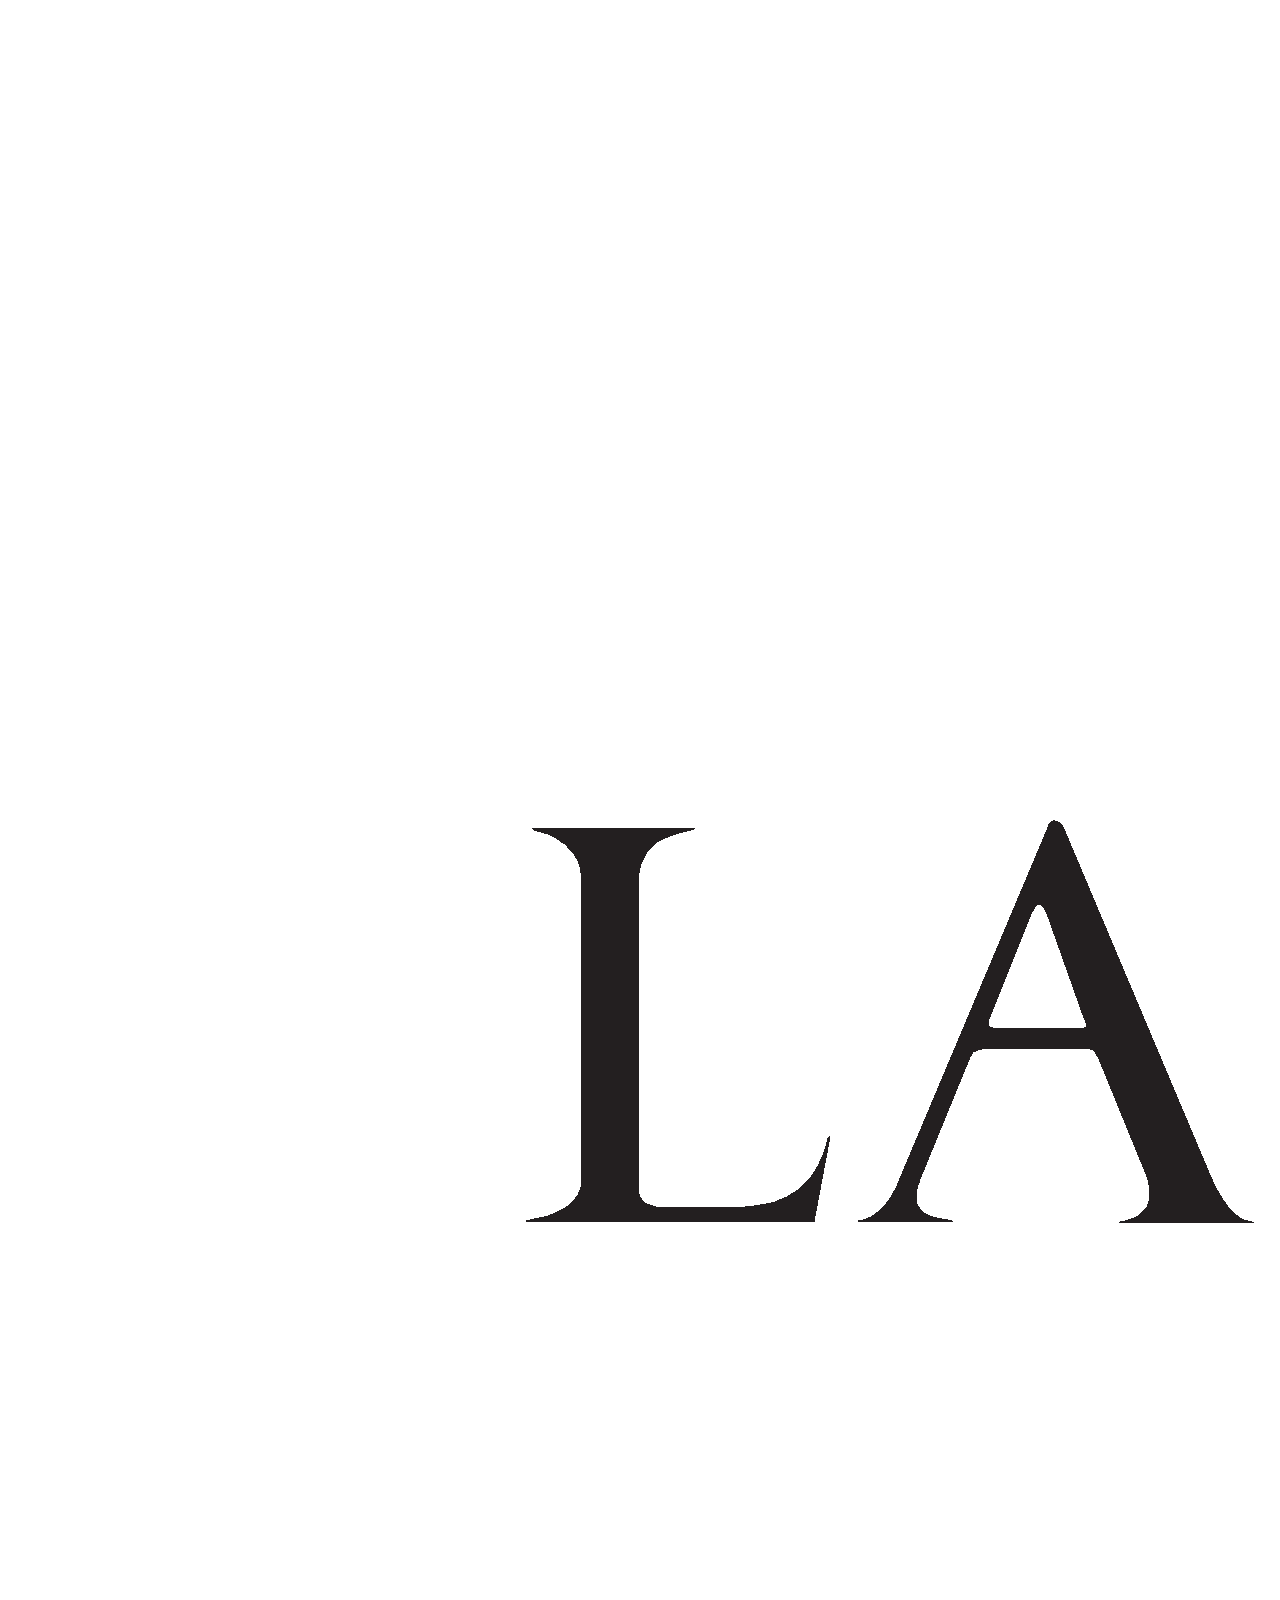
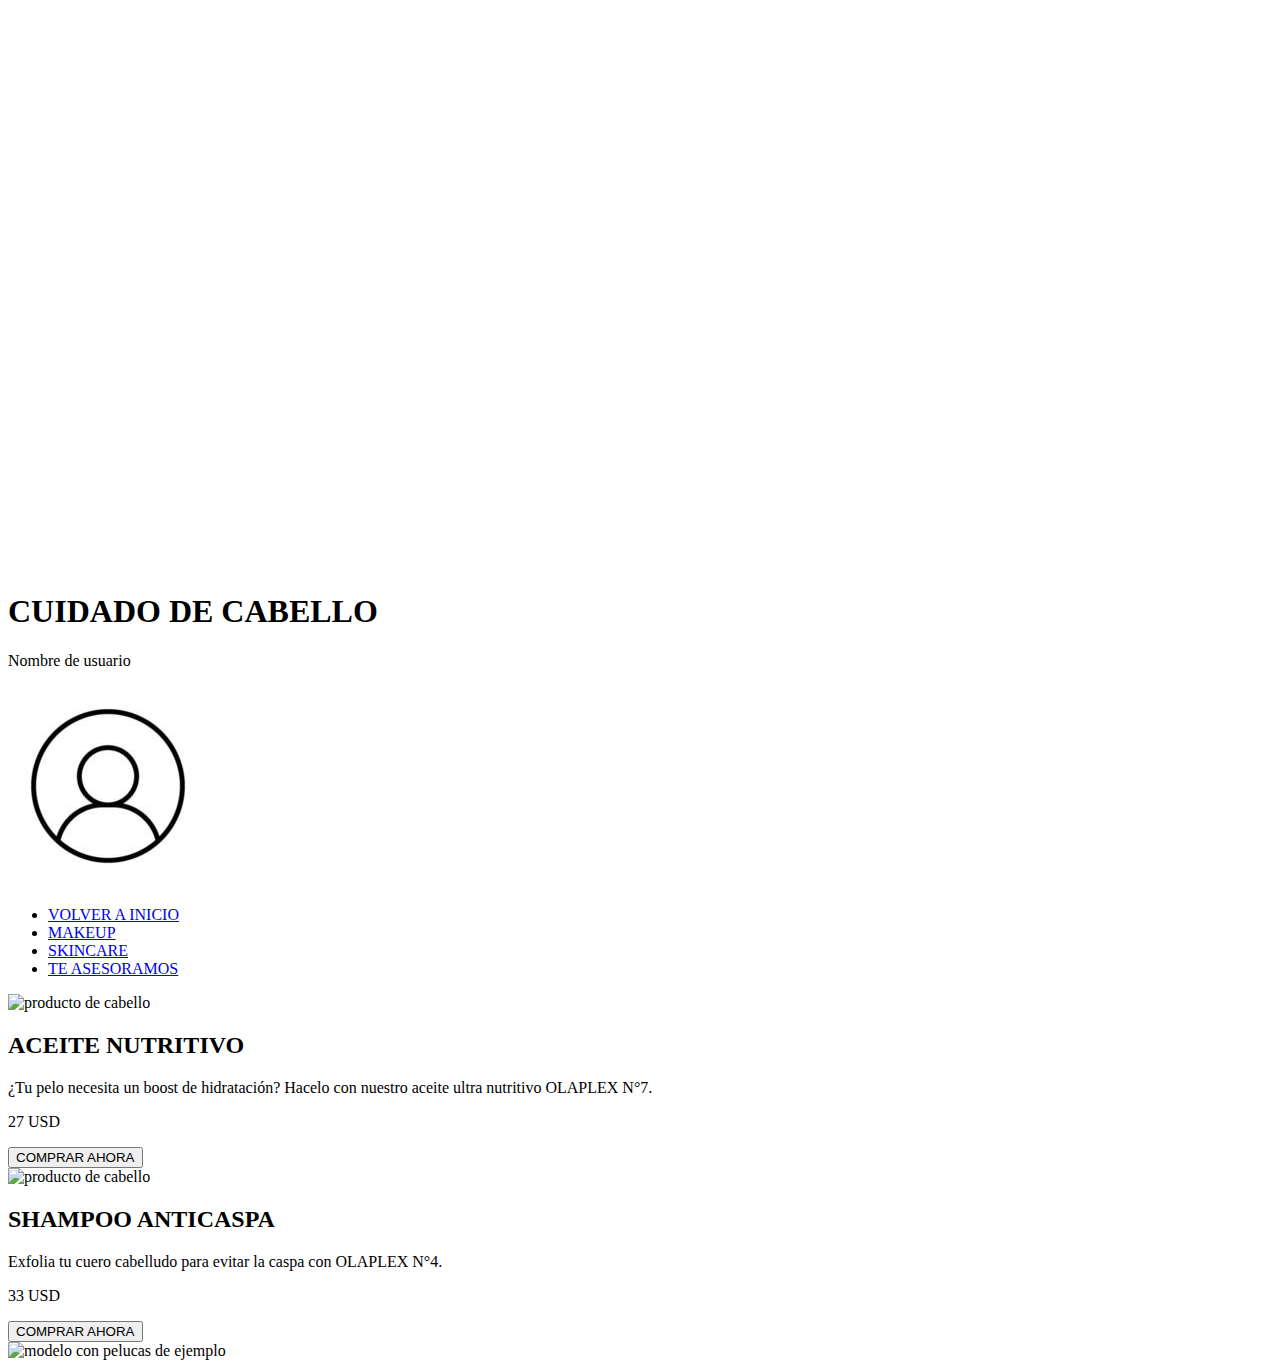
==== html/cuidado-cabello.html @ dbee42db "subir carpeta" ====
<!DOCTYPE html>
<html lang="es">
<head>
    <meta charset="UTF-8">
    <meta name="viewport" content="width=device-width, initial-scale=1.0">
    <title>Cuidado-cabello</title>
    <link rel="stylesheet" href="../CSS/style.css">
    <link rel="preconnect" href="https://fonts.googleapis.com">
    <link rel="preconnect" href="https://fonts.gstatic.com" crossorigin>
    <link href="https://fonts.googleapis.com/css2?family=Inter:ital,opsz,wght@0,14..32,100..900;1,14..32,100..900&display=swap" rel="stylesheet">
</head>
<body>
    <section class="logo-usuario">
        <img src="../multimedia/logo-Lancome.png" alt="logo lancome" id="logo">
        <h1>CUIDADO DE CABELLO</h1>
        <div class="usuario-icon"> 
            <p>Nombre de usuario</p>
            <img src="../multimedia/icon.jpg" alt="icono de usuario" id="icon">
        </div>
    </section>

    <nav class="nav-index">
        <ul>
            <li><a href="../index.html">VOLVER A INICIO</a></li>
            <li><a href="makeup.html">MAKEUP</a></li>
            <li><a href="skincare.html">SKINCARE</a></li>
            <li><a href="te-asesoramos.html">TE ASESORAMOS</a></li>
        </ul>
    </nav>

    <main>
        <section class= "main-cuidado-cabello">
            <div class= "producto-cabello-1 p-cabello"> 
                <img src="../Multimedia/img-3.png" alt="producto de cabello">
                    <section>
                        <h2>ACEITE NUTRITIVO</h2>
                        <p>¿Tu pelo necesita un boost de hidratación? Hacelo con nuestro aceite ultra nutritivo OLAPLEX N°7.</p>                   
                        <p class="precio">27 USD</p>
                        <button class="boton">COMPRAR AHORA</button> 
                    </section>   
            </div>
            

            <div class= "producto-cabello-2 p-cabello">
                <img src="../Multimedia/img-4.jpg" alt="producto de cabello">
                <section>
                    <h2>SHAMPOO ANTICASPA</h2>
                    <p>Exfolia tu cuero cabelludo para evitar la caspa con OLAPLEX N°4.</p>
                    <p class="precio">33 USD</p>
                    <button class="boton">COMPRAR AHORA</button>
                </section>
            </div>

            <div class= cuidado-cabello >
                <img src="../Multimedia/cabello.jpg" alt="modelo con pelucas de ejemplo">
            </div>
        </section>

    </main>
</body>
</html>
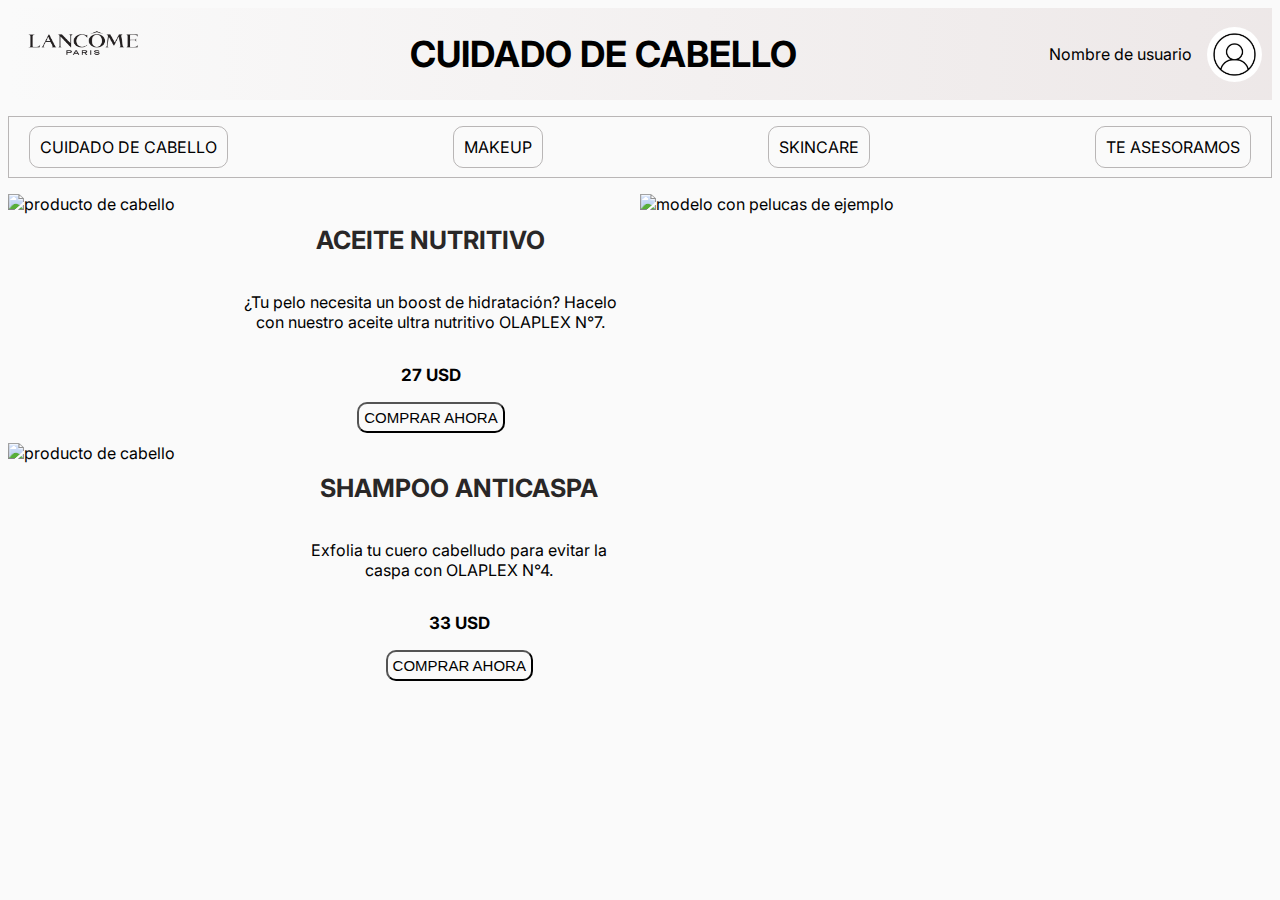
==== commit 4698d8c7: "Entrega dos del trabajo" ====
--- a/html/cuidado-cabello.html
+++ b/html/cuidado-cabello.html
@@ -4,46 +4,48 @@
     <meta charset="UTF-8">
     <meta name="viewport" content="width=device-width, initial-scale=1.0">
     <title>Cuidado-cabello</title>
-    <link rel="stylesheet" href="../CSS/style.css">
+    <link rel="stylesheet" href="../style.css">
     <link rel="preconnect" href="https://fonts.googleapis.com">
     <link rel="preconnect" href="https://fonts.gstatic.com" crossorigin>
     <link href="https://fonts.googleapis.com/css2?family=Inter:ital,opsz,wght@0,14..32,100..900;1,14..32,100..900&display=swap" rel="stylesheet">
 </head>
 <body>
-    <section class="logo-usuario">
-        <img src="../multimedia/logo-Lancome.png" alt="logo lancome" id="logo">
-        <h1>CUIDADO DE CABELLO</h1>
-        <div class="usuario-icon"> 
-            <p>Nombre de usuario</p>
-            <img src="../multimedia/icon.jpg" alt="icono de usuario" id="icon">
-        </div>
-    </section>
+    <header>
+        <section class="logo-usuario">
+            <a href="../index.html"> <img src="../multimedia/logo-Lancome.png" alt="logo lancome" class="logo"> </a>
+            <h1>CUIDADO DE CABELLO</h1>
+            <div class="usuario-icon"> 
+                <p>Nombre de usuario</p>
+                <img src="../multimedia/icon.jpg" alt="icono de usuario" class="icon">
+            </div>
+        </section>
 
-    <nav class="nav-index">
-        <ul>
-            <li><a href="../index.html">VOLVER A INICIO</a></li>
-            <li><a href="makeup.html">MAKEUP</a></li>
-            <li><a href="skincare.html">SKINCARE</a></li>
-            <li><a href="te-asesoramos.html">TE ASESORAMOS</a></li>
-        </ul>
-    </nav>
+        <nav class="nav-index">
+            <ul>
+                <li><a href="cuidado-cabello.html">CUIDADO DE CABELLO</a></li>
+                <li><a href="makeup.html">MAKEUP</a></li>
+                <li><a href="skincare.html">SKINCARE</a></li>
+                <li><a href="te-asesoramos.html">TE ASESORAMOS</a></li>
+            </ul>
+        </nav>
+    </header>
 
     <main>
         <section class= "main-cuidado-cabello">
             <div class= "producto-cabello-1 p-cabello"> 
                 <img src="../Multimedia/img-3.png" alt="producto de cabello">
-                    <section>
-                        <h2>ACEITE NUTRITIVO</h2>
-                        <p>¿Tu pelo necesita un boost de hidratación? Hacelo con nuestro aceite ultra nutritivo OLAPLEX N°7.</p>                   
-                        <p class="precio">27 USD</p>
-                        <button class="boton">COMPRAR AHORA</button> 
-                    </section>   
+                <section class="seccion-1">
+                    <h2>ACEITE NUTRITIVO</h2>
+                    <p>¿Tu pelo necesita un boost de hidratación? Hacelo con nuestro aceite ultra nutritivo OLAPLEX N°7.</p>                   
+                    <p class="precio">27 USD</p>
+                    <button class="boton">COMPRAR AHORA</button> 
+                </section>   
             </div>
             
 
             <div class= "producto-cabello-2 p-cabello">
                 <img src="../Multimedia/img-4.jpg" alt="producto de cabello">
-                <section>
+                <section class="seccion-2">
                     <h2>SHAMPOO ANTICASPA</h2>
                     <p>Exfolia tu cuero cabelludo para evitar la caspa con OLAPLEX N°4.</p>
                     <p class="precio">33 USD</p>
--- a/style.css
+++ b/style.css
@@ -0,0 +1,374 @@
+body {
+  font-family: "Inter", sans-serif;
+  background-color: #fafafa;
+}
+body h1 {
+  font-size: 36px;
+  text-align: center;
+}
+body li {
+  color: black;
+  list-style: none;
+}
+body h2 {
+  color: rgb(41, 39, 39);
+  font-size: 25px;
+}
+
+header .icon {
+  width: 55px;
+  height: 55px;
+  border-radius: 50%;
+}
+header .logo {
+  width: 150px;
+  height: 70px;
+}
+header .logo-usuario {
+  display: flex;
+  justify-content: space-between;
+  background-image: linear-gradient(to right, #fafafa, rgba(226, 216, 216, 0.535));
+}
+header .usuario-icon {
+  display: flex;
+  text-align: center;
+  justify-content: flex-end;
+  align-items: center;
+}
+header .usuario-icon p {
+  margin-right: 15px;
+  margin-top: 15px;
+}
+header .usuario-icon img {
+  margin-right: 10px;
+}
+header .nav-index ul {
+  display: flex;
+  justify-content: space-between;
+  border: solid 1px rgba(119, 114, 114, 0.5);
+  padding: 10px;
+}
+header .nav-index ul li {
+  margin: 10px 0;
+}
+header .nav-index ul li a {
+  text-decoration: none;
+  color: black;
+  margin: 10px;
+  padding: 10px;
+  border: solid 1px rgba(119, 114, 114, 0.5);
+  border-radius: 10px;
+}
+header .nav-index ul li a:hover {
+  background-color: rgba(212, 205, 205, 0.5);
+  cursor: pointer;
+  transition: 1s;
+}
+
+button {
+  background-color: #fafafa;
+  padding: 5px;
+  font-size: 15px;
+  border-radius: 10px;
+}
+button:hover {
+  background-color: rgba(212, 205, 205, 0.5);
+  cursor: pointer;
+  transition: 1s;
+}
+
+.main-index {
+  display: grid;
+  grid-template-columns: repeat(4, 1fr);
+  grid-template-rows: repeat(4, 1fr);
+  grid-template-areas: "imagen imagen productos productos" "imagen imagen productos productos" "imagen imagen productos productos" "imagen imagen productos productos";
+}
+.main-index .imagen-index {
+  grid-area: imagen;
+}
+.main-index .imagen-index img {
+  width: 100%;
+}
+.main-index .productos {
+  grid-area: productos;
+}
+
+footer {
+  display: flex;
+  background-image: linear-gradient(to right, #fafafa, rgb(168, 161, 161));
+  gap: 10px;
+  padding: 0.5rem;
+  text-align: center;
+  align-items: center;
+}
+footer a {
+  text-decoration: none;
+  color: black;
+}
+footer a:hover {
+  color: rgba(0, 0, 0, 0.7);
+  font-size: 1.1rem;
+}
+footer i {
+  position: fixed;
+  right: 30px;
+  bottom: 35px;
+  font-size: 40px;
+  transition: 1s;
+  z-index: 1;
+}
+footer i:hover {
+  cursor: pointer;
+  font-size: 45px;
+  transform: rotate(360deg);
+}
+
+main section {
+  display: grid;
+  grid-template-columns: repeat(4, 1fr);
+  grid-template-rows: repeat(4, 1fr);
+  grid-template-areas: "producto1 producto1 cabello cabello" "producto1 producto1 cabello cabello" "producto2 producto2 cabello cabello" "producto2 producto2 cabello cabello";
+}
+main section .producto-cabello-1 {
+  grid-area: producto1;
+  display: flex;
+}
+main section .producto-cabello-1 .seccion-1 {
+  display: flex;
+  flex-direction: column;
+  align-items: center;
+  text-align: center;
+  margin: 0 10px;
+  padding: 10px;
+}
+main section .p-cabello img {
+  width: 65%;
+  height: 65%;
+}
+main section .producto-cabello-2 {
+  grid-area: producto2;
+  display: flex;
+}
+main section .producto-cabello-2 .seccion-2 {
+  display: flex;
+  flex-direction: column;
+  align-items: center;
+  text-align: center;
+  margin: 0 10px;
+  padding: 10px;
+}
+main section .cuidado-cabello {
+  grid-area: cabello;
+}
+main section .cuidado-cabello img {
+  width: 100%;
+  height: 100%;
+}
+
+.main-makeup {
+  display: grid;
+  grid-template-columns: repeat(2, 1fr);
+  grid-template-rows: repeat(2, 1fr);
+  grid-template-areas: "producto1 producto2" "producto3 producto4";
+}
+.main-makeup img {
+  width: 60%;
+  height: 60%;
+}
+.main-makeup div {
+  border: solid 0.5px rgba(119, 114, 114, 0.5);
+}
+.main-makeup .producto-makeup-1, .main-makeup .producto-makeup-4, .main-makeup .producto-makeup-3, .main-makeup .producto-makeup-2 {
+  grid-area: producto1;
+  display: flex;
+  flex-direction: column;
+  justify-content: center;
+  align-items: center;
+}
+.main-makeup .producto-makeup-2 {
+  grid-area: producto2;
+}
+.main-makeup .producto-makeup-3 {
+  grid-area: producto3;
+}
+.main-makeup .producto-makeup-4 {
+  grid-area: producto4;
+}
+
+.main-skincare {
+  display: grid;
+  grid-template-columns: repeat(2, 1fr);
+  grid-template-rows: repeat(2, 1fr);
+  grid-template-areas: "producto1 imagen" "producto2 imagen";
+}
+.main-skincare .producto-skincare-1 {
+  grid-area: producto1;
+}
+.main-skincare .producto-skincare-2 {
+  grid-area: producto2;
+}
+.main-skincare .imagen-skincare {
+  grid-area: imagen;
+  width: 100%;
+  height: 100%;
+}
+.main-skincare .p-skincare {
+  display: flex;
+  flex-direction: column;
+  align-items: center;
+  text-align: center;
+  border: 1px solid rgba(119, 114, 114, 0.5);
+  margin: 25px;
+}
+.main-skincare .p-skincare:hover {
+  background-color: rgba(212, 205, 205, 0.5);
+  cursor: pointer;
+  transition: 1s;
+}
+.main-skincare .p-skincare img {
+  width: 50%;
+  height: 45%;
+}
+
+.main-asesor {
+  display: flex;
+  flex-direction: column;
+  align-items: center;
+}
+.main-asesor .btn-group {
+  display: flex;
+  text-align: center;
+}
+.main-asesor .texto-color {
+  color: rgb(124, 69, 175);
+}
+.main-asesor .icono-busqueda {
+  width: 35px;
+  height: 30px;
+}
+
+.precio {
+  font-size: 17px;
+  font-weight: bold;
+}
+
+#promo {
+  font-size: 20px;
+  color: red;
+}
+
+#precio-tachado {
+  text-decoration: line-through;
+}
+
+@media (max-width: 768px) {
+  .logo-usuario {
+    display: flex;
+    flex-direction: column;
+    align-items: center;
+  }
+  .usuario-icon {
+    margin-bottom: 10px;
+  }
+  .nav-index ul {
+    display: flex;
+    flex-direction: column;
+    align-items: center;
+    text-align: center;
+    justify-content: center;
+    margin: 10px 0;
+  }
+  .nav-index ul li {
+    font-size: 1.5rem;
+  }
+  .main-index {
+    display: flex;
+    flex-direction: column;
+    justify-content: center;
+  }
+  .main-index h1 {
+    margin: 20px 0;
+  }
+  i {
+    display: none;
+  }
+  .main-cuidado-cabello, .producto-cabello-2, .producto-cabello-1 {
+    display: flex;
+    flex-direction: column;
+    align-items: center;
+    text-align: center;
+    justify-content: center;
+  }
+  .main-makeup {
+    display: flex;
+    flex-direction: column;
+    align-items: center;
+    text-align: center;
+    justify-content: center;
+  }
+  .main-makeup .producto-makeup-3 {
+    width: 100%;
+  }
+  .main-makeup .producto-makeup-4 {
+    width: 100%;
+  }
+  .main-makeup div {
+    padding: 20px 0;
+  }
+  .main-makeup p {
+    font-size: 2rem;
+  }
+  .main-makeup button {
+    font-size: 1.5rem;
+  }
+  .main-skincare {
+    display: flex;
+    flex-direction: column;
+    align-items: center;
+    text-align: center;
+    justify-content: center;
+  }
+  .main-skincare p {
+    font-size: 1.8rem;
+  }
+  .main-skincare #promo {
+    font-size: 1.8rem;
+  }
+  .main-asesor {
+    display: flex;
+    flex-direction: column;
+    align-items: center;
+    text-align: center;
+    justify-content: center;
+  }
+  .main-asesor p {
+    font-size: 1.8rem;
+  }
+}
+@media (min-width: 768px) and (max-width: 1200px) {
+  main section {
+    display: grid;
+    grid-template-columns: repeat(2, 1fr);
+    grid-template-rows: repeat(2, 1fr);
+    grid-template-areas: "producto1 cabello" "producto2 cabello";
+  }
+  .producto-cabello-1 {
+    grid-area: producto1;
+    display: flex;
+    flex-direction: column;
+    align-items: center;
+    text-align: center;
+  }
+  .producto-cabello-2 {
+    grid-area: producto2;
+    display: flex;
+    flex-direction: column;
+    align-items: center;
+    text-align: center;
+  }
+  .cuidado-cabello {
+    grid-area: cabello;
+  }
+}
+
+/*# sourceMappingURL=style.css.map */
